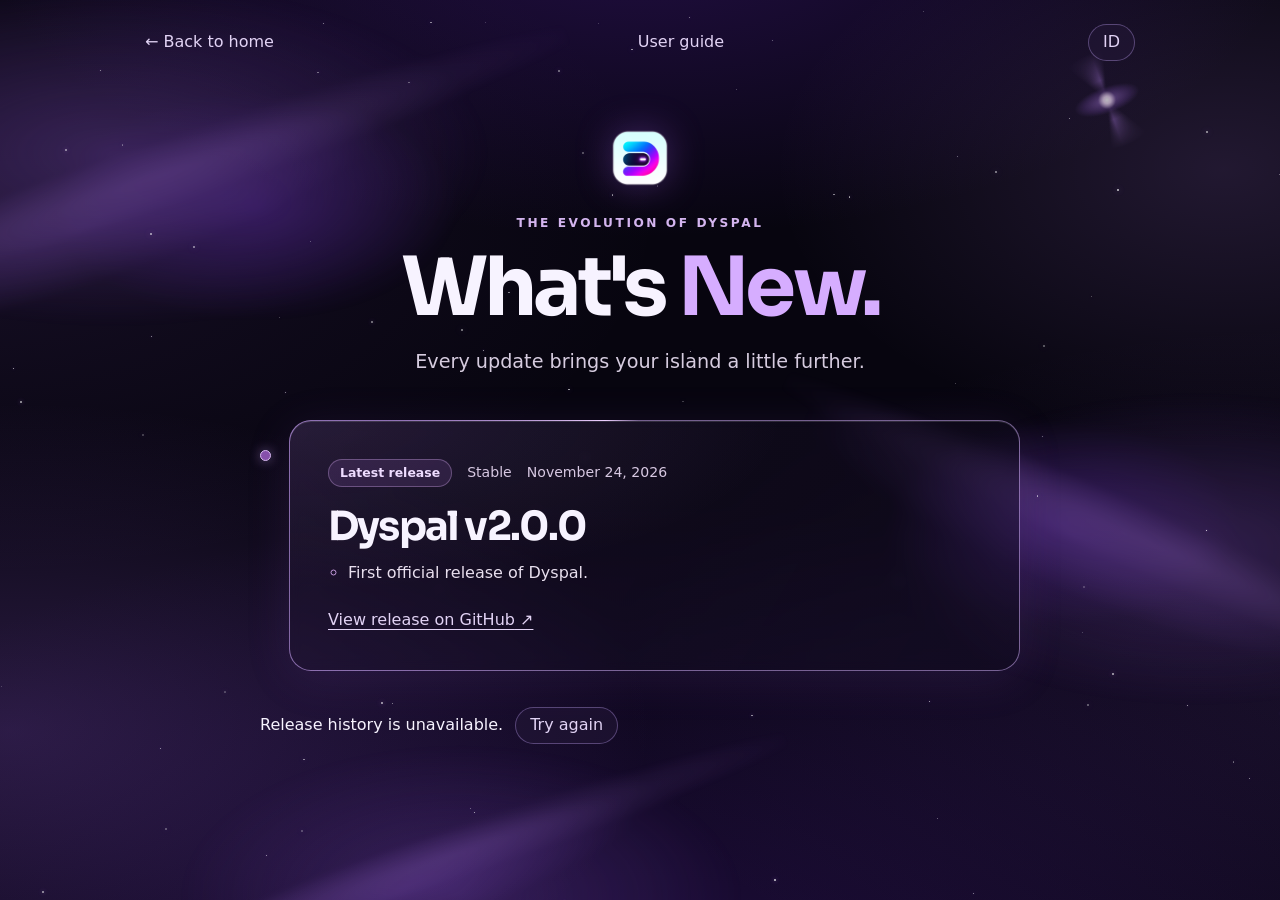
==== changelog/index.html @ 40419f6c "Add files via upload" ====
<!doctype html>
<html lang="id">
<head>
  <title>Riwayat rilis Dyspal | Apa yang baru?</title>
  <meta name="description" content="Baca catatan rilis resmi, tanggal rilis, dan perubahan pada kapsul desktop Dyspal untuk Windows.">
  <meta property="og:type" content="website">
  <meta property="og:site_name" content="Dyspal">
  <meta property="og:locale" content="id_ID">
  <meta property="og:title" content="Riwayat rilis Dyspal | Apa yang baru?">
  <meta property="og:description" content="Baca catatan rilis resmi, tanggal rilis, dan perubahan pada kapsul desktop Dyspal untuk Windows.">
  <meta property="og:image" content="../assets/Dyspal%20v2%20Logo%20Border.png">
  <meta property="og:image:alt" content="Dyspal">
  <meta name="twitter:card" content="summary">
  <meta name="twitter:title" content="Riwayat rilis Dyspal | Apa yang baru?">
  <meta name="twitter:description" content="Baca catatan rilis resmi, tanggal rilis, dan perubahan pada kapsul desktop Dyspal untuk Windows.">
  <meta name="twitter:image" content="../assets/Dyspal%20v2%20Logo%20Border.png">
  <meta name="twitter:image:alt" content="Dyspal">

  <link rel="preload" href="../assets/sora-bold-CHn4oUc-.woff2" as="font" type="font/woff2" crossorigin>
  <meta charset="utf-8">
  <meta name="viewport" content="width=device-width, initial-scale=1">
  
  
  <script>
    if (location.pathname.endsWith('/changelog')) {
      history.replaceState(history.state, '', location.pathname + '/' + location.search + location.hash);
    }
  </script>
  <script type="module" crossorigin src="../assets/index-CkzibTSY.js"></script>
  <link rel="modulepreload" crossorigin href="../assets/id-B5PYA31M.js">
  <link rel="modulepreload" crossorigin href="../assets/release-BNxsn-W9.js">
  <link rel="stylesheet" crossorigin href="../assets/id-CGph6nHz.css">
  <link rel="stylesheet" crossorigin href="../assets/release-BW0yrKrU.css">
  <link rel="stylesheet" crossorigin href="../assets/changelog-BuN-66Pt.css">
</head>
<body>
  <div id="history-page">
    <nav><a href="../"><span aria-hidden="true">←</span> <span id="back"></span></a><a href="../guide/" id="guide-link"></a><button id="language" type="button"></button></nav>
    <main>
      <header><img src="../assets/dyspal-border-300.png" width="68" height="68" alt=""><p id="eyebrow"></p><h1><span id="title"></span> <em></em></h1><p id="sub"></p></header>
      <div id="active-status" role="status"></div>
      <ol id="timeline"></ol>
      <div id="archive-status" role="status"></div>
    </main>
  </div>
<noscript><section aria-label="Riwayat rilis Dyspal | Apa yang baru?"><p><strong>Riwayat rilis Dyspal | Apa yang baru?</strong></p><p>Baca catatan rilis resmi, tanggal rilis, dan perubahan pada kapsul desktop Dyspal untuk Windows.</p><nav aria-label="Halaman website"><a href="../">Dyspal untuk Windows | Kapsul desktop interaktif</a> · <a href="../download/">Unduh Dyspal untuk Windows</a> · <a href="../changelog/">Riwayat rilis Dyspal | Apa yang baru?</a> · <a href="../guide/">Panduan pengguna Dyspal | Mulai di Windows</a> · <a href="../privacy/">Kebijakan privasi website | Dyspal</a></nav></section></noscript></body>
</html>
---- assets/id-CGph6nHz.css ----
.hero-wrap{position:relative;overflow:clip}.hero-wrap>.hero{position:relative;z-index:1}.galaxy{position:absolute;top:0;right:0;bottom:0;left:0;pointer-events:none;z-index:0;overflow:hidden}.gx-on{background:#07050f;color:var(--tx)}.gx-on .hero{padding-bottom:40px}.gx-on{padding-bottom:120px;--gx-hz:120px}.gx-m{padding-bottom:70px;--gx-hz:64px}.gx-space{position:absolute;top:0;right:0;bottom:0;left:0;background:radial-gradient(ellipse 46% 30% at 50% 26%,rgba(7,5,15,.62),transparent 72%),radial-gradient(ellipse 80% 55% at 50% 100%,rgba(var(--gx-deep),.4),transparent 75%),radial-gradient(ellipse 60% 40% at 50% 0,rgba(var(--gx-deep),.18),transparent 70%),radial-gradient(ellipse 55% 42% at 10% 94%,rgba(var(--gx-blue),.17),transparent 70%),radial-gradient(ellipse 55% 42% at 90% 88%,rgba(var(--gx-blue),.15),transparent 70%),linear-gradient(180deg,#07050f,#080617 52%,#0a0821)}.gx-neb{position:absolute;will-change:transform,opacity;opacity:calc(.9*var(--gx-neb)*var(--gx-br));animation:gx-drift 38s ease-in-out infinite alternate}.gx-neb.n1{left:-20%;top:20%;width:64%;height:78%;background:radial-gradient(ellipse 52% 36% at 42% 58%,rgba(var(--gx-rgb),.72),transparent 70%),radial-gradient(ellipse 38% 38% at 62% 44%,rgba(var(--gx-deep),.95),transparent 72%),radial-gradient(ellipse 24% 18% at 30% 72%,rgba(var(--gx-rim),.42),transparent 70%),radial-gradient(ellipse 60% 8% at 50% 40%,rgba(var(--gx-rim),.22),transparent 80%)}.gx-neb.n2{right:-18%;top:2%;width:58%;height:74%;animation-duration:46s;animation-direction:alternate-reverse;background:radial-gradient(ellipse 50% 34% at 55% 48%,rgba(var(--gx-rgb),.62),transparent 70%),radial-gradient(ellipse 36% 36% at 40% 60%,rgba(var(--gx-deep),.95),transparent 72%),radial-gradient(ellipse 22% 16% at 68% 34%,rgba(var(--gx-rim),.38),transparent 70%),radial-gradient(ellipse 55% 7% at 50% 52%,rgba(var(--gx-rim),.2),transparent 80%)}.gx-neb.n3{left:4%;right:4%;bottom:0;height:46%;animation-duration:52s;opacity:calc(.8*var(--gx-neb)*var(--gx-br));background:radial-gradient(ellipse 50% 60% at 50% 100%,rgba(var(--gx-rgb),.68),transparent 72%),radial-gradient(ellipse 22% 36% at 22% 90%,rgba(var(--gx-rim),.22),transparent 70%)}.gx-neb.n4{left:20%;right:20%;top:34%;height:52%;animation-duration:64s;opacity:calc(.62*var(--gx-neb)*var(--gx-br));background:radial-gradient(ellipse 46% 42% at 36% 52%,rgba(var(--gx-blue),.34),transparent 72%),radial-gradient(ellipse 40% 36% at 66% 58%,rgba(var(--gx-rgb),.3),transparent 72%)}.gx-aura{position:absolute;left:50%;bottom:-40px;width:130%;height:78%;margin-left:-65%;will-change:transform,opacity;background:radial-gradient(ellipse 50% 62% at 50% 100%,rgba(var(--gx-rgb),.36) 0,rgba(var(--gx-blue),.16) 42%,rgba(var(--gx-deep),.08) 62%,transparent 76%);opacity:calc(.8*var(--gx-hg)*var(--gx-br));transform-origin:50% 100%;animation:gx-aura-br 9s ease-in-out infinite}@keyframes gx-aura-br{0%,to{opacity:calc(.62*var(--gx-hg)*var(--gx-br));transform:scale(.97)}50%{opacity:calc(.95*var(--gx-hg)*var(--gx-br));transform:scale(calc(1 + .05*var(--gx-amp)))}}@keyframes gx-drift{0%{transform:translate3d(calc(-2.5% * var(--gx-amp)),0,0) scale(1)}to{transform:translate3d(calc(3% * var(--gx-amp)),calc(2% * var(--gx-amp)),0) scale(calc(1 + .07 * var(--gx-amp)))}}.gx-spiral{position:absolute;right:8%;top:11%;width:150px;height:60px;transform:rotate(-24deg);opacity:calc(.9*var(--gx-br));background:radial-gradient(ellipse 9% 22% at 50% 50%,#fff 0,rgba(255,236,255,.9) 40%,transparent 100%),radial-gradient(ellipse 50% 46% at 50% 50%,rgba(var(--gx-rim),.75),rgba(var(--gx-rgb),.3) 55%,transparent 78%)}.gx-spiral:after{content:"";position:absolute;top:-6px;right:-26px;bottom:-6px;left:-26px;border-radius:50%;border:1px solid rgba(var(--gx-rim),.35);transform:rotate(14deg) scaleY(.5)}.gx-stars{position:absolute;top:0;right:0;bottom:0;left:0;will-change:translate}.gx-stars i{position:absolute;width:var(--s);height:var(--s);border-radius:50%;background:#fff;box-shadow:0 0 calc(var(--s)*3) rgba(var(--gx-rim),.9);opacity:var(--o);animation:gx-shim var(--d) ease-in-out var(--w) infinite}@keyframes gx-shim{0%,to{opacity:var(--o)}50%{opacity:calc(var(--o)*(1 - .5*var(--gx-amp)))}}.gx-stars.far i{box-shadow:0 0 calc(var(--s)*2) rgba(var(--gx-rim),.6)}.gx-stars.gl i{background:#eef1ff;box-shadow:0 0 6px 1px rgba(var(--gx-rim),.55),0 0 16px 2px rgba(var(--gx-blue),.28);opacity:0;animation:gx-glint var(--d) ease-in-out var(--w) infinite}@keyframes gx-glint{0%,to{opacity:calc(var(--o)*.12);scale:.8}50%{opacity:var(--o);scale:1.15}}@keyframes gx-tw{0%,to{opacity:calc(var(--o)*(1 - .7*var(--gx-amp)))}50%{opacity:var(--o)}}.gx-streak{position:absolute;height:1.5px;width:130px;transform:rotate(-34deg);background:linear-gradient(90deg,transparent,rgba(var(--gx-rim),.95));opacity:0;animation:gx-shoot 16s ease-in infinite}.gx-streak.s1{left:7%;top:38%}.gx-streak.s2{right:9%;top:66%;animation-delay:-8s;width:100px}@keyframes gx-shoot{0%,84%{opacity:0;translate:0 0}88%{opacity:.85}to{opacity:0;translate:calc(90px*var(--gx-amp)) calc(-60px*var(--gx-amp))}}.gx-planet{position:absolute;left:50%;top:calc(100% - var(--gx-hz,120px));width:max(1500px,175%);aspect-ratio:1;border-radius:50%;will-change:transform;transform:translate(-50%) translateY(var(--gx-planet-shift,0px)) scale(calc(1 + var(--gx-pp,0) * .05));background:radial-gradient(ellipse 60% 14% at 50% 0,rgba(var(--gx-rgb),.3),transparent 100%),radial-gradient(ellipse 72% 6% at 50% 0,rgba(var(--gx-blue),.22),transparent 100%),radial-gradient(circle at 50% 0,#171034 0,#07050f 46%);box-shadow:inset 0 2px 3px rgba(var(--gx-rim),calc(.95*var(--gx-br))),inset 0 10px 40px rgba(var(--gx-rgb),calc(.7*var(--gx-br))),0 -6px 46px rgba(var(--gx-rgb),calc(.55*var(--gx-br))),0 -1px 3px rgba(var(--gx-rim),calc(.6*var(--gx-br)))}.gx-planet:before{content:"";position:absolute;left:30%;right:30%;top:-3px;height:5px;border-radius:50%;background:radial-gradient(ellipse,rgba(255,255,255,.95),rgba(var(--gx-rim),.6) 45%,transparent 75%);filter:blur(2px)}.gx-atmo{position:absolute;top:-5%;right:-5%;bottom:-5%;left:-5%;border-radius:50%;pointer-events:none;will-change:opacity;opacity:calc(.9*var(--gx-hg)*var(--gx-br));background:radial-gradient(circle closest-side,transparent 89.6%,rgba(var(--gx-rim),.3) 90.9%,rgba(var(--gx-rgb),.2) 92.3%,rgba(var(--gx-blue),.09) 95.2%,transparent 100%);animation:gx-atmo-br 10s ease-in-out infinite}@keyframes gx-atmo-br{0%,to{opacity:calc(.6*var(--gx-hg)*var(--gx-br))}50%{opacity:calc(1*var(--gx-hg)*var(--gx-br))}}.gx-halo{position:absolute;left:50%;top:44%;width:132%;height:120%;z-index:-1;pointer-events:none;will-change:transform,opacity;transform:translate(-50%,-50%);opacity:calc(.85*var(--gx-halo)*var(--gx-br));background:radial-gradient(closest-side,rgba(var(--gx-rgb),.5),rgba(var(--gx-rgb),.42) 52%,rgba(var(--gx-blue),.22) 70%,rgba(var(--gx-deep),.09) 86%,transparent);animation:gx-halo-br 9s ease-in-out infinite}@keyframes gx-halo-br{0%,to{opacity:calc(.58*var(--gx-halo)*var(--gx-br));transform:translate(-50%,-50%) scale(.96)}50%{opacity:calc(.92*var(--gx-halo)*var(--gx-br));transform:translate(-50%,-50%) scale(calc(1 + .05*var(--gx-amp)))}}.gx-ring{position:absolute;left:50%;top:-4px;width:min(660px,108%);transform:translate(-50%);z-index:-1;pointer-events:none;opacity:var(--gx-br)}.gx-ring svg{display:block;width:100%;height:auto;overflow:visible}.gx-ring .r1{stroke-dasharray:150 850;animation:gx-orbit var(--gx-orbit) linear infinite}.gx-ring .r1.w{opacity:.32}.gx-ring .r2{animation:gx-orbit calc(var(--gx-orbit)*1.8) linear infinite;stroke-dasharray:2 14}@keyframes gx-orbit{to{stroke-dashoffset:-1000}}.gx-m .gx-ring .r2,.gx-m .gx-ring .w{display:none}.gx-on .anchor:before{content:"";position:absolute;inset:calc(var(--gx-glow)*-.55);z-index:-1;border-radius:60px;pointer-events:none;opacity:calc(.8*var(--gx-br));background:radial-gradient(closest-side,rgba(var(--gx-rgb),.8),rgba(var(--gx-deep),.25) 60%,transparent);transition:inset .5s;animation:gx-breathe 7s ease-in-out infinite}@keyframes gx-breathe{0%,to{transform:scale(.94);opacity:calc(.55*var(--gx-br))}50%{transform:scale(1.04);opacity:calc(.85*var(--gx-br))}}.gx-on .isl{box-shadow:0 0 0 1px rgba(var(--gx-rim),.26),0 0 calc(var(--gx-glow)*.7) -10px rgba(var(--gx-rgb),.7),0 18px 50px #00000080,inset 0 1px #ffffff0f}.gx-on .screen{background:none;border-color:transparent}.gx-on .screen:before{opacity:calc(var(--aura-i,.5)*.7)}.gx-on .note,.gx-on .meta{color:var(--mu)}.gx-enter .gx-on .galaxy{animation:gx-fade 1.2s ease both}.gx-enter .gx-on .gx-neb{animation:gx-fade 2.2s .3s ease both,gx-drift 38s ease-in-out infinite alternate}.gx-enter .gx-on .hero>.tag,.gx-enter .gx-on .hero>h1,.gx-enter .gx-on .hero>.lead,.gx-enter .gx-on .hero>.cta,.gx-enter .gx-on .hero>.meta{animation:gx-up .8s .6s ease both}.gx-enter .gx-on .screen>.badge,.gx-enter .gx-on .stg,.gx-enter .gx-on .tabs{animation:gx-up .9s .95s ease both}.gx-enter .gx-on .gx-ring{animation:gx-fade 1.8s 1.3s ease both}@keyframes gx-fade{0%{opacity:0}}@keyframes gx-up{0%{opacity:0;transform:translateY(16px)}}.gx-paused .galaxy *,.gx-paused .gx-ring *,.gx-paused .gx-halo,.gx-paused .anchor:before{animation-play-state:paused!important}.gx-m .gx-spiral,.gx-m .gx-streak,.gx-m .gx-neb.n3,.gx-m .gx-neb.n4{display:none}.gx-m .gx-aura{width:190%;margin-left:-95%;height:60%}.gx-m .gx-halo{width:175%;height:112%}.gx-m .gx-neb,.gx-t .gx-neb{-webkit-mask-image:radial-gradient(closest-side,#000 45%,transparent 100%);mask-image:radial-gradient(closest-side,#000 45%,transparent 100%)}.gx-m .gx-neb{left:-30%;right:auto;width:120%;opacity:calc(.75*var(--gx-neb)*var(--gx-br))}.gx-m .gx-neb.n2{left:auto;right:-30%;top:38%}.gx-t .gx-streak.s2{display:none}@media (prefers-reduced-motion:reduce){.galaxy *,.gx-ring *,.gx-halo,.gx-on .anchor:before{animation:none!important}.gx-stars.gl i{opacity:calc(var(--o)*.7)}.gx-ring .r1{display:none}.gx-stars i{opacity:var(--o)}}.gx-wisps,.gx-trails{position:absolute;top:0;right:0;bottom:0;left:0;will-change:translate}.gx-wisp{position:absolute;display:block;will-change:transform,opacity;opacity:calc(.85*var(--gx-neb)*var(--gx-br));animation:gx-wisp 34s ease-in-out infinite alternate}.gx-wisp.w1{left:-8%;top:3%;width:46%;height:30%;rotate:20deg;background:radial-gradient(ellipse 22% 14% at 60% 56%,rgba(240,214,255,.42),transparent 70%),radial-gradient(ellipse 46% 26% at 54% 52%,rgba(var(--gx-rim),.36),transparent 72%),radial-gradient(ellipse 70% 46% at 46% 50%,rgba(var(--gx-rgb),.3),transparent 74%)}.gx-wisp.w2{left:-6%;top:40%;width:30%;height:22%;rotate:14deg;animation-duration:41s;animation-delay:-12s;background:radial-gradient(ellipse 20% 14% at 66% 62%,rgba(236,206,255,.4),transparent 70%),radial-gradient(ellipse 52% 34% at 52% 54%,rgba(var(--gx-rim),.3),transparent 72%),radial-gradient(ellipse 72% 50% at 44% 50%,rgba(var(--gx-rgb),.26),transparent 74%)}.gx-wisp.w3{left:-10%;top:62%;width:36%;height:24%;rotate:16deg;animation-duration:45s;animation-delay:-20s;background:radial-gradient(ellipse 46% 26% at 56% 52%,rgba(var(--gx-rim),.3),transparent 72%),radial-gradient(ellipse 72% 48% at 48% 50%,rgba(var(--gx-rgb),.26),transparent 74%)}.gx-wisp.w4{right:-8%;top:46%;width:34%;height:36%;rotate:-32deg;animation-duration:38s;animation-delay:-6s;animation-direction:alternate-reverse;background:radial-gradient(ellipse 18% 14% at 44% 52%,rgba(242,216,255,.42),transparent 70%),radial-gradient(ellipse 48% 28% at 50% 50%,rgba(var(--gx-rim),.34),transparent 72%),radial-gradient(ellipse 72% 46% at 54% 50%,rgba(var(--gx-rgb),.3),transparent 74%)}@keyframes gx-wisp{0%{transform:translateZ(0) scale(1);opacity:calc(.62*var(--gx-neb)*var(--gx-br))}to{transform:translate3d(calc(2.4% * var(--gx-amp)),calc(-2% * var(--gx-amp)),0) scale(calc(1 + .06*var(--gx-amp)));opacity:calc(.95*var(--gx-neb)*var(--gx-br))}}.gx-trails svg{position:absolute;top:0;right:0;bottom:0;left:0;width:100%;height:100%;overflow:visible}.gx-trails path{fill:none;stroke-linecap:round;vector-effect:non-scaling-stroke}.gx-trails .tg{stroke-width:7;opacity:.12}.gx-trails .tl{stroke-width:1.1;opacity:.7;animation:gx-trail-br 11s ease-in-out infinite}.gx-trails .tl.f{stroke-width:1.6;stroke-dasharray:70 930;opacity:.5;animation:gx-flow 9s linear infinite}@keyframes gx-trail-br{0%,to{opacity:.45}50%{opacity:.8}}@keyframes gx-flow{to{stroke-dashoffset:-1000}}.gx-comet{position:absolute;left:82.6%;top:33.3%;width:8px;height:8px;margin:-4px 0 0 -4px;border-radius:50%;background:#fff;will-change:transform,opacity;box-shadow:0 0 8px 3px rgba(var(--gx-rim),.9),0 0 34px 12px rgba(var(--gx-rgb),.42),0 0 80px 30px rgba(var(--gx-rgb),.14);animation:gx-comet 8s ease-in-out infinite}@keyframes gx-comet{0%,to{opacity:.75;transform:scale(.9)}50%{opacity:1;transform:scale(1.12)}}.gx-spiral>i{position:absolute;left:50%;top:50%;width:210px;height:210px;margin:-105px 0 0 -105px;border-radius:50%;will-change:transform;background:conic-gradient(from 0deg,transparent 0 6%,rgba(var(--gx-rim),.42) 16%,transparent 30% 56%,rgba(var(--gx-rim),.42) 66%,transparent 80%);-webkit-mask-image:radial-gradient(closest-side,transparent 22%,#000 38%,rgba(0,0,0,.4) 70%,transparent 100%);mask-image:radial-gradient(closest-side,transparent 22%,#000 38%,rgba(0,0,0,.4) 70%,transparent 100%);transform:rotate(14deg) scaleY(.38) rotate(0);animation:gx-spin 120s linear infinite}@keyframes gx-spin{to{transform:rotate(14deg) scaleY(.38) rotate(360deg)}}.gx-cur{position:absolute;left:0;top:0;width:560px;height:560px;border-radius:50%;pointer-events:none;opacity:0;will-change:transform,opacity;background:radial-gradient(closest-side,rgba(var(--gx-rim),.2),rgba(var(--gx-rgb),.1) 42%,rgba(var(--gx-deep),.04) 70%,transparent)}.gx-cur.t{width:380px;height:380px;background:radial-gradient(closest-side,rgba(var(--gx-rgb),.16),rgba(var(--gx-deep),.07) 55%,transparent)}.gx-sky .gx-cur{background:radial-gradient(closest-side,rgba(var(--gxs-rim,196,140,255),.16),rgba(var(--gxs-rgb,157,97,232),.08) 42%,transparent)}.gx-sky .gx-cur.t{background:radial-gradient(closest-side,rgba(var(--gxs-rgb,157,97,232),.12),transparent)}.gx-t .gx-wisp.w3,.gx-t .gx-trails .tl.f,.gx-m .gx-trails,.gx-m .gx-wisp.w2,.gx-m .gx-wisp.w3,.gx-m .gx-cur{display:none}.gx-m .gx-wisp.w1{width:80%;left:-24%}.gx-m .gx-wisp.w4{width:70%;right:-24%}.gx-on .screen{overflow:visible}.gx-m .screen:before{width:150%}html.gx-page body,.gx-page .gx-on{background:transparent}.gx-page .gx-space{background:radial-gradient(ellipse 45% 32% at 50% 24%,rgba(7,5,15,.48),transparent)}.gx-page .galaxy{-webkit-mask-image:linear-gradient(to bottom,#000 0 calc(100% - 66px),transparent);mask-image:linear-gradient(to bottom,#000 0 calc(100% - 66px),transparent)}.gx-page main>section>.w>h2{color:#f3f0f8}.gx-page main>section>.w>.sub,.gx-page footer{color:#b6adc9}.gx-sky{position:fixed;top:0;right:0;bottom:0;left:0;z-index:-1;pointer-events:none;overflow:hidden;background:#07050f}.gx-sky-space{position:absolute;top:-10%;right:-10%;bottom:-10%;left:-10%;background:radial-gradient(ellipse 60% 42% at 50% 0%,rgba(var(--gxs-deep,76,29,149),.4),transparent 72%),radial-gradient(ellipse 85% 60% at 50% 100%,rgba(var(--gxs-deep,76,29,149),.32),transparent 75%),radial-gradient(ellipse 65% 48% at 6% 28%,rgba(var(--gxs-rgb,157,97,232),.1),transparent 70%),radial-gradient(ellipse 65% 48% at 94% 72%,rgba(var(--gxs-rgb,157,97,232),.1),transparent 70%),#07050f}.gx-sky-neb{position:absolute;filter:blur(2px);opacity:calc(.55*var(--gxs-neb,1)*var(--gxs-br,1));will-change:transform;transform:translate3d(0,var(--gx-sky-shift,0px),0)}.gx-sky-neb.a{left:-25%;top:-10%;width:75%;height:60%;background:radial-gradient(ellipse 55% 45% at 45% 45%,rgba(var(--gxs-rgb,157,97,232),.5),transparent 72%),radial-gradient(ellipse 30% 30% at 60% 55%,rgba(var(--gxs-deep,76,29,149),.8),transparent 70%)}.gx-sky-neb.b{right:-25%;top:32%;width:70%;height:58%;transform:translate3d(0,var(--gx-sky-shift2,0px),0);background:radial-gradient(ellipse 50% 42% at 55% 50%,rgba(var(--gxs-rgb,157,97,232),.44),transparent 72%),radial-gradient(ellipse 28% 28% at 40% 45%,rgba(var(--gxs-deep,76,29,149),.78),transparent 70%)}.gx-sky-neb.c{left:6%;bottom:-18%;width:60%;height:46%;background:radial-gradient(ellipse 50% 50% at 50% 60%,rgba(var(--gxs-rgb,157,97,232),.4),transparent 74%)}.gx-sky-spiral{position:absolute;right:10%;top:9%;width:90px;height:38px;will-change:transform;opacity:calc(.7*var(--gxs-br,1));transform:rotate(-20deg) translate3d(0,var(--gx-sky-shift,0px),0);background:radial-gradient(ellipse 10% 24% at 50% 50%,#fff 0,rgba(255,236,255,.85) 42%,transparent 100%),radial-gradient(ellipse 48% 44% at 50% 50%,rgba(var(--gxs-rim,196,140,255),.6),rgba(var(--gxs-rgb,157,97,232),.24) 55%,transparent 78%)}.gx-sky-stars{position:absolute;top:0;right:0;bottom:0;left:0;will-change:transform;transform:translate3d(0,var(--gx-sky-star-shift,0px),0)}.gx-sky-stars i{position:absolute;width:var(--s);height:var(--s);border-radius:50%;background:#fff;opacity:var(--o);box-shadow:0 0 calc(var(--s)*3) rgba(var(--gxs-rim,196,140,255),.85);animation:gx-tw var(--d) ease-in-out var(--w) infinite}.gx-sky-t .gx-sky-neb{opacity:calc(.45*var(--gxs-neb,1)*var(--gxs-br,1))}.gx-sky-m .gx-sky-spiral{display:none}.gx-sky-m .gx-sky-neb{filter:blur(1px)}.gx-sky-paused .gx-sky-stars i{animation-play-state:paused!important}.gx-sky{--gx-amp:1}.gx-sky-neb{animation:gxs-cloud 78s ease-in-out -21s infinite alternate}.gx-sky-neb.b{animation-duration:96s;animation-delay:-58s;animation-direction:alternate-reverse}.gx-sky-neb.c{animation-duration:67s;animation-delay:-35s}.gx-sky-neb:before{content:"";position:absolute;top:5%;right:5%;bottom:5%;left:5%;rotate:-19deg;background:radial-gradient(ellipse 54% 7% at 50% 49%,rgba(var(--gxs-rim),.28),transparent),radial-gradient(ellipse 43% 14% at 40% 54%,rgba(var(--gxs-rgb),.43),transparent 85%)}.gx-sky-neb.b:before{rotate:24deg}@keyframes gxs-cloud{0%{translate:-4% -2%}to{translate:5% 3%}}.gx-sky-spiral:before{content:"";position:absolute;top:-80%;right:-22%;bottom:-80%;left:-22%;border-radius:50%;background:repeating-conic-gradient(from 15deg,transparent 0 37%,rgba(var(--gxs-rim),.46) 46%,transparent 50%);-webkit-mask-image:radial-gradient(closest-side,transparent 14%,#000 42%,transparent);mask-image:radial-gradient(closest-side,transparent 14%,#000 42%,transparent);animation:gx-spin 120s linear infinite}.gx-sky-space:after{content:"";position:absolute;top:0;right:0;bottom:0;left:0;background:radial-gradient(ellipse 55% 40% at 9% 76%,rgba(var(--gxs-rgb),.23),transparent 76%),radial-gradient(ellipse 38% 33% at 88% 24%,rgba(var(--gxs-rim),.14),transparent 77%);animation:gxs-breathe 17s ease-in-out infinite}@keyframes gxs-breathe{0%,to{opacity:.45}50%{opacity:.94}}.gx-sky-flight{position:absolute;height:1.5px;opacity:0;transform-origin:right center;border-radius:100%;background:linear-gradient(90deg,transparent,rgba(var(--gxs-rim),.28) 58%,#efe4ff)}.gx-sky-flight:after{content:"";position:absolute;right:0;top:50%;translate:0 -50%;width:3px;height:3px;background:#f3e7ff;border-radius:50%;box-shadow:0 0 5px rgb(var(--gxs-rim))}.gx-sky-flight[data-kind=comet]{height:3px}.gx-sky-flight[data-kind=comet]:after{width:5px;height:5px;box-shadow:0 0 8px 2px rgb(var(--gxs-rim))}.gx-sky-stars i:nth-child(3n+1){animation:none}.gx-sky-paused .gx-sky *,.gx-sky-paused .gx-sky :before,.gx-sky-paused .gx-sky :after{animation-play-state:paused!important}@media (prefers-reduced-motion:reduce){.gx-sky *,.gx-sky :before,.gx-sky :after{animation:none!important}.gx-sky-stars i{animation:none!important}.gx-planet,.gx-sky-neb,.gx-sky-spiral,.gx-sky-stars{transform:none!important;transition:none!important}}
---- assets/release-BW0yrKrU.css ----
[data-motion-paused],[data-motion-paused]:before,[data-motion-paused]:after,.stg[data-motion-paused] *,.stg[data-motion-paused] :before,.stg[data-motion-paused] :after,.gx-sky-paused :is(.hero h1 em,.dl-intro h1 em),.gx-sky-paused :is(.sup,.dl-release):after,.gx-sky-paused .latest:before{animation-play-state:paused!important}
---- assets/changelog-BuN-66Pt.css ----
@font-face{font-family:Sora;src:url(./sora-bold-CHn4oUc-.woff2) format("woff2");font-weight:700;font-display:swap}*{box-sizing:border-box}html{background:#07050f;color-scheme:dark}body{margin:0;color:#f7f3ff;font:1rem/1.55 Segoe UI,system-ui,sans-serif}#history-page{max-width:1100px;margin:auto;padding:24px clamp(18px,5vw,55px) 64px}nav,.meta{display:flex;align-items:center;gap:12px}nav{justify-content:space-between}a,button{color:#e2d3f5;font:inherit}nav a{text-decoration:none}button{padding:5px 14px;border-radius:2rem;border:1px solid #bfa1f45c;background:#24193980;cursor:pointer}:focus-visible{outline:2px solid #ebd6ff;outline-offset:4px}header{padding:clamp(38px,7vh,84px) 0 44px;text-align:center}header img{filter:drop-shadow(0 0 18px #a25ded55)}#eyebrow{color:#d4b5ef;text-transform:uppercase;letter-spacing:.21em;font-size:.76rem;font-weight:650;margin:14px 0 10px}h1,h2{font-family:Sora,sans-serif;letter-spacing:-.045em;line-height:1.13;margin:0}h1{font-size:clamp(2.7rem,7vw,5.1rem)}em{color:#d6adff;font-style:normal}#sub{color:#d6ccdf;font-size:clamp(1rem,2vw,1.2rem);margin:12px auto 0}main{max-width:760px;margin:auto}#timeline{padding:0;margin:0;list-style:none}#timeline>li{position:relative;padding:0 0 22px 29px}#timeline>li:before{content:"";position:absolute;left:5px;top:34px;bottom:-34px;width:1px;background:#b898cf60}#timeline>li:last-child:before{display:none}#timeline>li:after{content:"";position:absolute;top:30px;left:0;width:9px;height:9px;border:1px solid #d8baf0;border-radius:50%;background:#8650ab;box-shadow:0 0 12px #cda2ff75}article{position:relative;border-radius:22px;padding:clamp(21px,4vw,38px);overflow-wrap:anywhere;border:1px solid #bb92d55e;background:radial-gradient(ellipse at 0 0,#c398fa1c,transparent 48%),linear-gradient(120deg,#281a3c55,#100b1e66);-webkit-backdrop-filter:blur(6px);backdrop-filter:blur(6px);box-shadow:inset 0 1px #ffffff13,0 12px 44px #11071e33}.latest{border-color:#cfacf688;box-shadow:inset 0 1px #ffffff20,0 8px 46px #9254c722}.meta{flex-wrap:wrap;gap:8px 15px;color:#d7c8e2;font-size:.88rem}.badge{color:#eedcff;background:#9162b62e;padding:3px 11px;border:1px solid #c39cdc64;border-radius:3rem;font-size:.78rem;font-weight:650}h2{margin:17px 0 12px;font-size:clamp(1.7rem,4vw,2.5rem)}article ul{color:#e8dfee;padding-left:1.25em;margin:0}article li::marker{color:#c499dc}article a{display:inline-block;margin-top:22px;text-underline-offset:.24em}[role=status]:not(:empty){margin:14px 0}[role=status] button{margin-inline-start:12px}@property --history-angle{syntax: "<angle>"; inherits: false; initial-value: 0deg;}@supports (mask-composite: exclude){.latest:before{content:"";position:absolute;top:-1px;right:-1px;bottom:-1px;left:-1px;border-radius:inherit;pointer-events:none;padding:1px;background:conic-gradient(from var(--history-angle),transparent 62%,#b889ed66 82%,#edcfff 94%,transparent 98%);mask:linear-gradient(#000 0 0) content-box,linear-gradient(#000 0 0);-webkit-mask-composite:xor;mask-composite:exclude}}@media (prefers-reduced-motion: no-preference){.latest:before{animation:history-orbit 13s linear infinite}}@keyframes history-orbit{to{--history-angle: 360deg}}@media (max-width: 500px){#history-page{padding-top:16px}#timeline>li{padding-left:20px}header{padding-bottom:32px}}
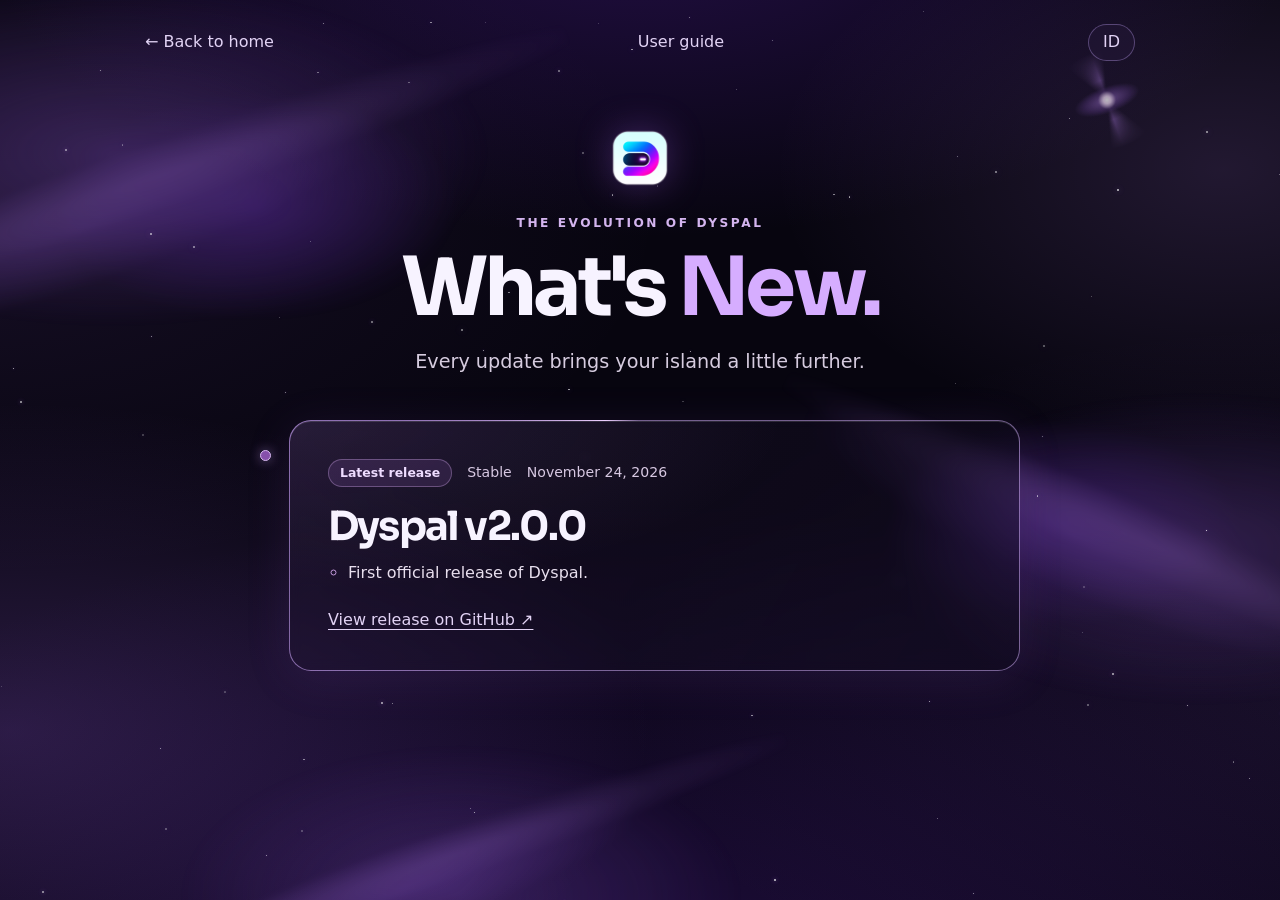
==== commit 8e493280: "Add files via upload" ====
--- a/changelog/index.html
+++ b/changelog/index.html
@@ -26,10 +26,10 @@
       history.replaceState(history.state, '', location.pathname + '/' + location.search + location.hash);
     }
   </script>
-  <script type="module" crossorigin src="../assets/index-CkzibTSY.js"></script>
-  <link rel="modulepreload" crossorigin href="../assets/id-B5PYA31M.js">
+  <script type="module" crossorigin src="../assets/index-DIge3NJy.js"></script>
+  <link rel="modulepreload" crossorigin href="../assets/id-DB9hCfPd.js">
   <link rel="modulepreload" crossorigin href="../assets/release-BNxsn-W9.js">
-  <link rel="stylesheet" crossorigin href="../assets/id-CGph6nHz.css">
+  <link rel="stylesheet" crossorigin href="../assets/id-D6dCp7rf.css">
   <link rel="stylesheet" crossorigin href="../assets/release-BW0yrKrU.css">
   <link rel="stylesheet" crossorigin href="../assets/changelog-BuN-66Pt.css">
 </head>
--- a/assets/id-D6dCp7rf.css
+++ b/assets/id-D6dCp7rf.css
@@ -0,0 +1 @@
+.hero-wrap{position:relative;overflow:clip}.hero-wrap>.hero{position:relative;z-index:1}.galaxy{position:absolute;top:0;right:0;bottom:0;left:0;pointer-events:none;z-index:0;overflow:hidden}.gx-on{background:#07050f;color:var(--tx)}.gx-on .hero{padding-bottom:40px}.gx-on{padding-bottom:120px;--gx-hz:120px}.gx-m{padding-bottom:70px;--gx-hz:64px}.gx-space{position:absolute;top:0;right:0;bottom:0;left:0;background:radial-gradient(ellipse 46% 30% at 50% 26%,rgba(7,5,15,.62),transparent 72%),radial-gradient(ellipse 80% 55% at 50% 100%,rgba(var(--gx-deep),.4),transparent 75%),radial-gradient(ellipse 60% 40% at 50% 0,rgba(var(--gx-deep),.18),transparent 70%),radial-gradient(ellipse 55% 42% at 10% 94%,rgba(var(--gx-blue),.17),transparent 70%),radial-gradient(ellipse 55% 42% at 90% 88%,rgba(var(--gx-blue),.15),transparent 70%),linear-gradient(180deg,#07050f,#080617 52%,#0a0821)}.gx-neb{position:absolute;will-change:transform,opacity;opacity:calc(.9*var(--gx-neb)*var(--gx-br));animation:gx-drift 38s ease-in-out infinite alternate}.gx-neb.n1{left:-20%;top:20%;width:64%;height:78%;background:radial-gradient(ellipse 52% 36% at 42% 58%,rgba(var(--gx-rgb),.72),transparent 70%),radial-gradient(ellipse 38% 38% at 62% 44%,rgba(var(--gx-deep),.95),transparent 72%),radial-gradient(ellipse 24% 18% at 30% 72%,rgba(var(--gx-rim),.42),transparent 70%),radial-gradient(ellipse 60% 8% at 50% 40%,rgba(var(--gx-rim),.22),transparent 80%)}.gx-neb.n2{right:-18%;top:2%;width:58%;height:74%;animation-duration:46s;animation-direction:alternate-reverse;background:radial-gradient(ellipse 50% 34% at 55% 48%,rgba(var(--gx-rgb),.62),transparent 70%),radial-gradient(ellipse 36% 36% at 40% 60%,rgba(var(--gx-deep),.95),transparent 72%),radial-gradient(ellipse 22% 16% at 68% 34%,rgba(var(--gx-rim),.38),transparent 70%),radial-gradient(ellipse 55% 7% at 50% 52%,rgba(var(--gx-rim),.2),transparent 80%)}.gx-neb.n3{left:4%;right:4%;bottom:0;height:46%;animation-duration:52s;opacity:calc(.8*var(--gx-neb)*var(--gx-br));background:radial-gradient(ellipse 50% 60% at 50% 100%,rgba(var(--gx-rgb),.68),transparent 72%),radial-gradient(ellipse 22% 36% at 22% 90%,rgba(var(--gx-rim),.22),transparent 70%)}.gx-neb.n4{left:20%;right:20%;top:34%;height:52%;animation-duration:64s;opacity:calc(.62*var(--gx-neb)*var(--gx-br));background:radial-gradient(ellipse 46% 42% at 36% 52%,rgba(var(--gx-blue),.34),transparent 72%),radial-gradient(ellipse 40% 36% at 66% 58%,rgba(var(--gx-rgb),.3),transparent 72%)}.gx-aura{position:absolute;left:50%;bottom:-40px;width:130%;height:78%;margin-left:-65%;will-change:transform,opacity;background:radial-gradient(ellipse 50% 62% at 50% 100%,rgba(var(--gx-rgb),.36) 0,rgba(var(--gx-blue),.16) 42%,rgba(var(--gx-deep),.08) 62%,transparent 76%);opacity:calc(.8*var(--gx-hg)*var(--gx-br));transform-origin:50% 100%;animation:gx-aura-br 9s ease-in-out infinite}@keyframes gx-aura-br{0%,to{opacity:calc(.62*var(--gx-hg)*var(--gx-br));transform:scale(.97)}50%{opacity:calc(.95*var(--gx-hg)*var(--gx-br));transform:scale(calc(1 + .05*var(--gx-amp)))}}@keyframes gx-drift{0%{transform:translate3d(calc(-2.5% * var(--gx-amp)),0,0) scale(1)}to{transform:translate3d(calc(3% * var(--gx-amp)),calc(2% * var(--gx-amp)),0) scale(calc(1 + .07 * var(--gx-amp)))}}.gx-spiral{position:absolute;right:8%;top:11%;width:150px;height:60px;transform:rotate(-24deg);opacity:calc(.9*var(--gx-br));background:radial-gradient(ellipse 9% 22% at 50% 50%,#fff 0,rgba(255,236,255,.9) 40%,transparent 100%),radial-gradient(ellipse 50% 46% at 50% 50%,rgba(var(--gx-rim),.75),rgba(var(--gx-rgb),.3) 55%,transparent 78%)}.gx-spiral:after{content:"";position:absolute;top:-6px;right:-26px;bottom:-6px;left:-26px;border-radius:50%;border:1px solid rgba(var(--gx-rim),.35);transform:rotate(14deg) scaleY(.5)}.gx-stars{position:absolute;top:0;right:0;bottom:0;left:0;will-change:translate}.gx-stars i{position:absolute;width:var(--s);height:var(--s);border-radius:50%;background:#fff;box-shadow:0 0 calc(var(--s)*3) rgba(var(--gx-rim),.9);opacity:var(--o);animation:gx-shim var(--d) ease-in-out var(--w) infinite}@keyframes gx-shim{0%,to{opacity:var(--o)}50%{opacity:calc(var(--o)*(1 - .5*var(--gx-amp)))}}.gx-stars.far i{box-shadow:0 0 calc(var(--s)*2) rgba(var(--gx-rim),.6)}.gx-stars.gl i{background:#eef1ff;box-shadow:0 0 6px 1px rgba(var(--gx-rim),.55),0 0 16px 2px rgba(var(--gx-blue),.28);opacity:0;animation:gx-glint var(--d) ease-in-out var(--w) infinite}@keyframes gx-glint{0%,to{opacity:calc(var(--o)*.12);scale:.8}50%{opacity:var(--o);scale:1.15}}@keyframes gx-tw{0%,to{opacity:calc(var(--o)*(1 - .7*var(--gx-amp)))}50%{opacity:var(--o)}}.gx-streak{position:absolute;height:1.5px;width:130px;transform:rotate(-34deg);background:linear-gradient(90deg,transparent,rgba(var(--gx-rim),.95));opacity:0;animation:gx-shoot 16s ease-in infinite}.gx-streak.s1{left:7%;top:38%}.gx-streak.s2{right:9%;top:66%;animation-delay:-8s;width:100px}@keyframes gx-shoot{0%,84%{opacity:0;translate:0 0}88%{opacity:.85}to{opacity:0;translate:calc(90px*var(--gx-amp)) calc(-60px*var(--gx-amp))}}.gx-planet{position:absolute;left:50%;top:calc(100% - var(--gx-hz,120px));width:max(1500px,175%);aspect-ratio:1;border-radius:50%;will-change:transform;transform:translate(-50%) translateY(var(--gx-planet-shift,0px)) scale(calc(1 + var(--gx-pp,0) * .05));background:radial-gradient(ellipse 60% 14% at 50% 0,rgba(var(--gx-rgb),.3),transparent 100%),radial-gradient(ellipse 72% 6% at 50% 0,rgba(var(--gx-blue),.22),transparent 100%),radial-gradient(circle at 50% 0,#171034 0,#07050f 46%);box-shadow:inset 0 2px 3px rgba(var(--gx-rim),calc(.95*var(--gx-br))),inset 0 10px 40px rgba(var(--gx-rgb),calc(.7*var(--gx-br))),0 -6px 46px rgba(var(--gx-rgb),calc(.55*var(--gx-br))),0 -1px 3px rgba(var(--gx-rim),calc(.6*var(--gx-br)))}.gx-planet:before{content:"";position:absolute;left:30%;right:30%;top:-3px;height:5px;border-radius:50%;background:radial-gradient(ellipse,rgba(255,255,255,.95),rgba(var(--gx-rim),.6) 45%,transparent 75%);filter:blur(2px)}.gx-atmo{position:absolute;top:-5%;right:-5%;bottom:-5%;left:-5%;border-radius:50%;pointer-events:none;will-change:opacity;opacity:calc(.9*var(--gx-hg)*var(--gx-br));background:radial-gradient(circle closest-side,transparent 89.6%,rgba(var(--gx-rim),.3) 90.9%,rgba(var(--gx-rgb),.2) 92.3%,rgba(var(--gx-blue),.09) 95.2%,transparent 100%);animation:gx-atmo-br 10s ease-in-out infinite}@keyframes gx-atmo-br{0%,to{opacity:calc(.6*var(--gx-hg)*var(--gx-br))}50%{opacity:calc(1*var(--gx-hg)*var(--gx-br))}}.gx-halo{position:absolute;left:50%;top:44%;width:132%;height:120%;z-index:-1;pointer-events:none;will-change:transform,opacity;transform:translate(-50%,-50%);opacity:calc(.85*var(--gx-halo)*var(--gx-br));background:radial-gradient(closest-side,rgba(var(--gx-rgb),.5),rgba(var(--gx-rgb),.42) 52%,rgba(var(--gx-blue),.22) 70%,rgba(var(--gx-deep),.09) 86%,transparent);animation:gx-halo-br 9s ease-in-out infinite}@keyframes gx-halo-br{0%,to{opacity:calc(.58*var(--gx-halo)*var(--gx-br));transform:translate(-50%,-50%) scale(.96)}50%{opacity:calc(.92*var(--gx-halo)*var(--gx-br));transform:translate(-50%,-50%) scale(calc(1 + .05*var(--gx-amp)))}}.gx-ring{position:absolute;left:50%;top:-4px;width:min(660px,108%);transform:translate(-50%);z-index:-1;pointer-events:none;opacity:var(--gx-br)}.gx-ring svg{display:block;width:100%;height:auto;overflow:visible}.gx-ring .r1{stroke-dasharray:150 850;animation:gx-orbit var(--gx-orbit) linear infinite}.gx-ring .r1.w{opacity:.32}.gx-ring .r2{animation:gx-orbit calc(var(--gx-orbit)*1.8) linear infinite;stroke-dasharray:2 14}@keyframes gx-orbit{to{stroke-dashoffset:-1000}}.gx-m .gx-ring .r2,.gx-m .gx-ring .w{display:none}.gx-on .anchor:before{content:"";position:absolute;inset:calc(var(--gx-glow)*-.55);z-index:-1;border-radius:60px;pointer-events:none;opacity:calc(.8*var(--gx-br));background:radial-gradient(closest-side,rgba(var(--gx-rgb),.8),rgba(var(--gx-deep),.25) 60%,transparent);transition:inset .5s;animation:gx-breathe 7s ease-in-out infinite}@keyframes gx-breathe{0%,to{transform:scale(.94);opacity:calc(.55*var(--gx-br))}50%{transform:scale(1.04);opacity:calc(.85*var(--gx-br))}}.gx-on .isl{box-shadow:0 0 0 1px rgba(var(--gx-rim),.26),0 0 calc(var(--gx-glow)*.7) -10px rgba(var(--gx-rgb),.7),0 18px 50px #00000080,inset 0 1px #ffffff0f}.gx-on .screen{background:none;border-color:transparent}.gx-on .screen:before{opacity:calc(var(--aura-i,.5)*.7)}.gx-on .note,.gx-on .meta{color:var(--mu)}.gx-paused .galaxy *,.gx-paused .gx-ring *,.gx-paused .gx-halo,.gx-paused .anchor:before{animation-play-state:paused!important}.gx-m .gx-spiral,.gx-m .gx-streak,.gx-m .gx-neb.n3,.gx-m .gx-neb.n4{display:none}.gx-m .gx-aura{width:190%;margin-left:-95%;height:60%}.gx-m .gx-halo{width:175%;height:112%}.gx-m .gx-neb,.gx-t .gx-neb{-webkit-mask-image:radial-gradient(closest-side,#000 45%,transparent 100%);mask-image:radial-gradient(closest-side,#000 45%,transparent 100%)}.gx-m .gx-neb{left:-30%;right:auto;width:120%;opacity:calc(.75*var(--gx-neb)*var(--gx-br))}.gx-m .gx-neb.n2{left:auto;right:-30%;top:38%}.gx-t .gx-streak.s2{display:none}@media (prefers-reduced-motion:reduce){.galaxy *,.gx-ring *,.gx-halo,.gx-on .anchor:before{animation:none!important}.gx-stars.gl i{opacity:calc(var(--o)*.7)}.gx-ring .r1{display:none}.gx-stars i{opacity:var(--o)}}.gx-wisps,.gx-trails{position:absolute;top:0;right:0;bottom:0;left:0;will-change:translate}.gx-wisp{position:absolute;display:block;will-change:transform,opacity;opacity:calc(.85*var(--gx-neb)*var(--gx-br));animation:gx-wisp 34s ease-in-out infinite alternate}.gx-wisp.w1{left:-8%;top:3%;width:46%;height:30%;rotate:20deg;background:radial-gradient(ellipse 22% 14% at 60% 56%,rgba(240,214,255,.42),transparent 70%),radial-gradient(ellipse 46% 26% at 54% 52%,rgba(var(--gx-rim),.36),transparent 72%),radial-gradient(ellipse 70% 46% at 46% 50%,rgba(var(--gx-rgb),.3),transparent 74%)}.gx-wisp.w2{left:-6%;top:40%;width:30%;height:22%;rotate:14deg;animation-duration:41s;animation-delay:-12s;background:radial-gradient(ellipse 20% 14% at 66% 62%,rgba(236,206,255,.4),transparent 70%),radial-gradient(ellipse 52% 34% at 52% 54%,rgba(var(--gx-rim),.3),transparent 72%),radial-gradient(ellipse 72% 50% at 44% 50%,rgba(var(--gx-rgb),.26),transparent 74%)}.gx-wisp.w3{left:-10%;top:62%;width:36%;height:24%;rotate:16deg;animation-duration:45s;animation-delay:-20s;background:radial-gradient(ellipse 46% 26% at 56% 52%,rgba(var(--gx-rim),.3),transparent 72%),radial-gradient(ellipse 72% 48% at 48% 50%,rgba(var(--gx-rgb),.26),transparent 74%)}.gx-wisp.w4{right:-8%;top:46%;width:34%;height:36%;rotate:-32deg;animation-duration:38s;animation-delay:-6s;animation-direction:alternate-reverse;background:radial-gradient(ellipse 18% 14% at 44% 52%,rgba(242,216,255,.42),transparent 70%),radial-gradient(ellipse 48% 28% at 50% 50%,rgba(var(--gx-rim),.34),transparent 72%),radial-gradient(ellipse 72% 46% at 54% 50%,rgba(var(--gx-rgb),.3),transparent 74%)}@keyframes gx-wisp{0%{transform:translateZ(0) scale(1);opacity:calc(.62*var(--gx-neb)*var(--gx-br))}to{transform:translate3d(calc(2.4% * var(--gx-amp)),calc(-2% * var(--gx-amp)),0) scale(calc(1 + .06*var(--gx-amp)));opacity:calc(.95*var(--gx-neb)*var(--gx-br))}}.gx-trails svg{position:absolute;top:0;right:0;bottom:0;left:0;width:100%;height:100%;overflow:visible}.gx-trails path{fill:none;stroke-linecap:round;vector-effect:non-scaling-stroke}.gx-trails .tg{stroke-width:7;opacity:.12}.gx-trails .tl{stroke-width:1.1;opacity:.7;animation:gx-trail-br 11s ease-in-out infinite}.gx-trails .tl.f{stroke-width:1.6;stroke-dasharray:70 930;opacity:.5;animation:gx-flow 9s linear infinite}@keyframes gx-trail-br{0%,to{opacity:.45}50%{opacity:.8}}@keyframes gx-flow{to{stroke-dashoffset:-1000}}.gx-comet{position:absolute;left:82.6%;top:33.3%;width:8px;height:8px;margin:-4px 0 0 -4px;border-radius:50%;background:#fff;will-change:transform,opacity;box-shadow:0 0 8px 3px rgba(var(--gx-rim),.9),0 0 34px 12px rgba(var(--gx-rgb),.42),0 0 80px 30px rgba(var(--gx-rgb),.14);animation:gx-comet 8s ease-in-out infinite}@keyframes gx-comet{0%,to{opacity:.75;transform:scale(.9)}50%{opacity:1;transform:scale(1.12)}}.gx-spiral>i{position:absolute;left:50%;top:50%;width:210px;height:210px;margin:-105px 0 0 -105px;border-radius:50%;will-change:transform;background:conic-gradient(from 0deg,transparent 0 6%,rgba(var(--gx-rim),.42) 16%,transparent 30% 56%,rgba(var(--gx-rim),.42) 66%,transparent 80%);-webkit-mask-image:radial-gradient(closest-side,transparent 22%,#000 38%,rgba(0,0,0,.4) 70%,transparent 100%);mask-image:radial-gradient(closest-side,transparent 22%,#000 38%,rgba(0,0,0,.4) 70%,transparent 100%);transform:rotate(14deg) scaleY(.38) rotate(0);animation:gx-spin 120s linear infinite}@keyframes gx-spin{to{transform:rotate(14deg) scaleY(.38) rotate(360deg)}}.gx-cur{position:absolute;left:0;top:0;width:560px;height:560px;border-radius:50%;pointer-events:none;opacity:0;will-change:transform,opacity;background:radial-gradient(closest-side,rgba(var(--gx-rim),.2),rgba(var(--gx-rgb),.1) 42%,rgba(var(--gx-deep),.04) 70%,transparent)}.gx-cur.t{width:380px;height:380px;background:radial-gradient(closest-side,rgba(var(--gx-rgb),.16),rgba(var(--gx-deep),.07) 55%,transparent)}.gx-sky .gx-cur{background:radial-gradient(closest-side,rgba(var(--gxs-rim,196,140,255),.16),rgba(var(--gxs-rgb,157,97,232),.08) 42%,transparent)}.gx-sky .gx-cur.t{background:radial-gradient(closest-side,rgba(var(--gxs-rgb,157,97,232),.12),transparent)}.gx-t .gx-wisp.w3,.gx-t .gx-trails .tl.f,.gx-m .gx-trails,.gx-m .gx-wisp.w2,.gx-m .gx-wisp.w3,.gx-m .gx-cur{display:none}.gx-m .gx-wisp.w1{width:80%;left:-24%}.gx-m .gx-wisp.w4{width:70%;right:-24%}.gx-on .screen{overflow:visible}.gx-m .screen:before{width:150%}html.gx-page body,.gx-page .gx-on{background:transparent}.gx-page .gx-space{background:radial-gradient(ellipse 45% 32% at 50% 24%,rgba(7,5,15,.48),transparent)}.gx-page .galaxy{-webkit-mask-image:linear-gradient(to bottom,#000 0 calc(100% - 66px),transparent);mask-image:linear-gradient(to bottom,#000 0 calc(100% - 66px),transparent)}.gx-page main>section>.w>h2{color:#f3f0f8}.gx-page main>section>.w>.sub,.gx-page footer{color:#b6adc9}.gx-sky{position:fixed;top:0;right:0;bottom:0;left:0;z-index:-1;pointer-events:none;overflow:hidden;background:#07050f}.gx-sky-space{position:absolute;top:-10%;right:-10%;bottom:-10%;left:-10%;background:radial-gradient(ellipse 60% 42% at 50% 0%,rgba(var(--gxs-deep,76,29,149),.4),transparent 72%),radial-gradient(ellipse 85% 60% at 50% 100%,rgba(var(--gxs-deep,76,29,149),.32),transparent 75%),radial-gradient(ellipse 65% 48% at 6% 28%,rgba(var(--gxs-rgb,157,97,232),.1),transparent 70%),radial-gradient(ellipse 65% 48% at 94% 72%,rgba(var(--gxs-rgb,157,97,232),.1),transparent 70%),#07050f}.gx-sky-neb{position:absolute;filter:blur(2px);opacity:calc(.55*var(--gxs-neb,1)*var(--gxs-br,1));will-change:transform;transform:translate3d(0,var(--gx-sky-shift,0px),0)}.gx-sky-neb.a{left:-25%;top:-10%;width:75%;height:60%;background:radial-gradient(ellipse 55% 45% at 45% 45%,rgba(var(--gxs-rgb,157,97,232),.5),transparent 72%),radial-gradient(ellipse 30% 30% at 60% 55%,rgba(var(--gxs-deep,76,29,149),.8),transparent 70%)}.gx-sky-neb.b{right:-25%;top:32%;width:70%;height:58%;transform:translate3d(0,var(--gx-sky-shift2,0px),0);background:radial-gradient(ellipse 50% 42% at 55% 50%,rgba(var(--gxs-rgb,157,97,232),.44),transparent 72%),radial-gradient(ellipse 28% 28% at 40% 45%,rgba(var(--gxs-deep,76,29,149),.78),transparent 70%)}.gx-sky-neb.c{left:6%;bottom:-18%;width:60%;height:46%;background:radial-gradient(ellipse 50% 50% at 50% 60%,rgba(var(--gxs-rgb,157,97,232),.4),transparent 74%)}.gx-sky-spiral{position:absolute;right:10%;top:9%;width:90px;height:38px;will-change:transform;opacity:calc(.7*var(--gxs-br,1));transform:rotate(-20deg) translate3d(0,var(--gx-sky-shift,0px),0);background:radial-gradient(ellipse 10% 24% at 50% 50%,#fff 0,rgba(255,236,255,.85) 42%,transparent 100%),radial-gradient(ellipse 48% 44% at 50% 50%,rgba(var(--gxs-rim,196,140,255),.6),rgba(var(--gxs-rgb,157,97,232),.24) 55%,transparent 78%)}.gx-sky-stars{position:absolute;top:0;right:0;bottom:0;left:0;will-change:transform;transform:translate3d(0,var(--gx-sky-star-shift,0px),0)}.gx-sky-stars i{position:absolute;width:var(--s);height:var(--s);border-radius:50%;background:#fff;opacity:var(--o);box-shadow:0 0 calc(var(--s)*3) rgba(var(--gxs-rim,196,140,255),.85);animation:gx-tw var(--d) ease-in-out var(--w) infinite}.gx-sky-t .gx-sky-neb{opacity:calc(.45*var(--gxs-neb,1)*var(--gxs-br,1))}.gx-sky-m .gx-sky-spiral{display:none}.gx-sky-m .gx-sky-neb{filter:blur(1px)}.gx-sky-paused .gx-sky-stars i{animation-play-state:paused!important}.gx-sky{--gx-amp:1}.gx-sky-neb{animation:gxs-cloud 78s ease-in-out -21s infinite alternate}.gx-sky-neb.b{animation-duration:96s;animation-delay:-58s;animation-direction:alternate-reverse}.gx-sky-neb.c{animation-duration:67s;animation-delay:-35s}.gx-sky-neb:before{content:"";position:absolute;top:5%;right:5%;bottom:5%;left:5%;rotate:-19deg;background:radial-gradient(ellipse 54% 7% at 50% 49%,rgba(var(--gxs-rim),.28),transparent),radial-gradient(ellipse 43% 14% at 40% 54%,rgba(var(--gxs-rgb),.43),transparent 85%)}.gx-sky-neb.b:before{rotate:24deg}@keyframes gxs-cloud{0%{translate:-4% -2%}to{translate:5% 3%}}.gx-sky-spiral:before{content:"";position:absolute;top:-80%;right:-22%;bottom:-80%;left:-22%;border-radius:50%;background:repeating-conic-gradient(from 15deg,transparent 0 37%,rgba(var(--gxs-rim),.46) 46%,transparent 50%);-webkit-mask-image:radial-gradient(closest-side,transparent 14%,#000 42%,transparent);mask-image:radial-gradient(closest-side,transparent 14%,#000 42%,transparent);animation:gx-spin 120s linear infinite}.gx-sky-space:after{content:"";position:absolute;top:0;right:0;bottom:0;left:0;background:radial-gradient(ellipse 55% 40% at 9% 76%,rgba(var(--gxs-rgb),.23),transparent 76%),radial-gradient(ellipse 38% 33% at 88% 24%,rgba(var(--gxs-rim),.14),transparent 77%);animation:gxs-breathe 17s ease-in-out infinite}@keyframes gxs-breathe{0%,to{opacity:.45}50%{opacity:.94}}.gx-sky-flight{position:absolute;height:1.5px;opacity:0;transform-origin:right center;border-radius:100%;background:linear-gradient(90deg,transparent,rgba(var(--gxs-rim),.28) 58%,#efe4ff)}.gx-sky-flight:after{content:"";position:absolute;right:0;top:50%;translate:0 -50%;width:3px;height:3px;background:#f3e7ff;border-radius:50%;box-shadow:0 0 5px rgb(var(--gxs-rim))}.gx-sky-flight[data-kind=comet]{height:3px}.gx-sky-flight[data-kind=comet]:after{width:5px;height:5px;box-shadow:0 0 8px 2px rgb(var(--gxs-rim))}.gx-sky-stars i:nth-child(3n+1){animation:none}.gx-sky-paused .gx-sky *,.gx-sky-paused .gx-sky :before,.gx-sky-paused .gx-sky :after{animation-play-state:paused!important}@media (prefers-reduced-motion:reduce){.gx-sky *,.gx-sky :before,.gx-sky :after{animation:none!important}.gx-sky-stars i{animation:none!important}.gx-planet,.gx-sky-neb,.gx-sky-spiral,.gx-sky-stars{transform:none!important;transition:none!important}}
